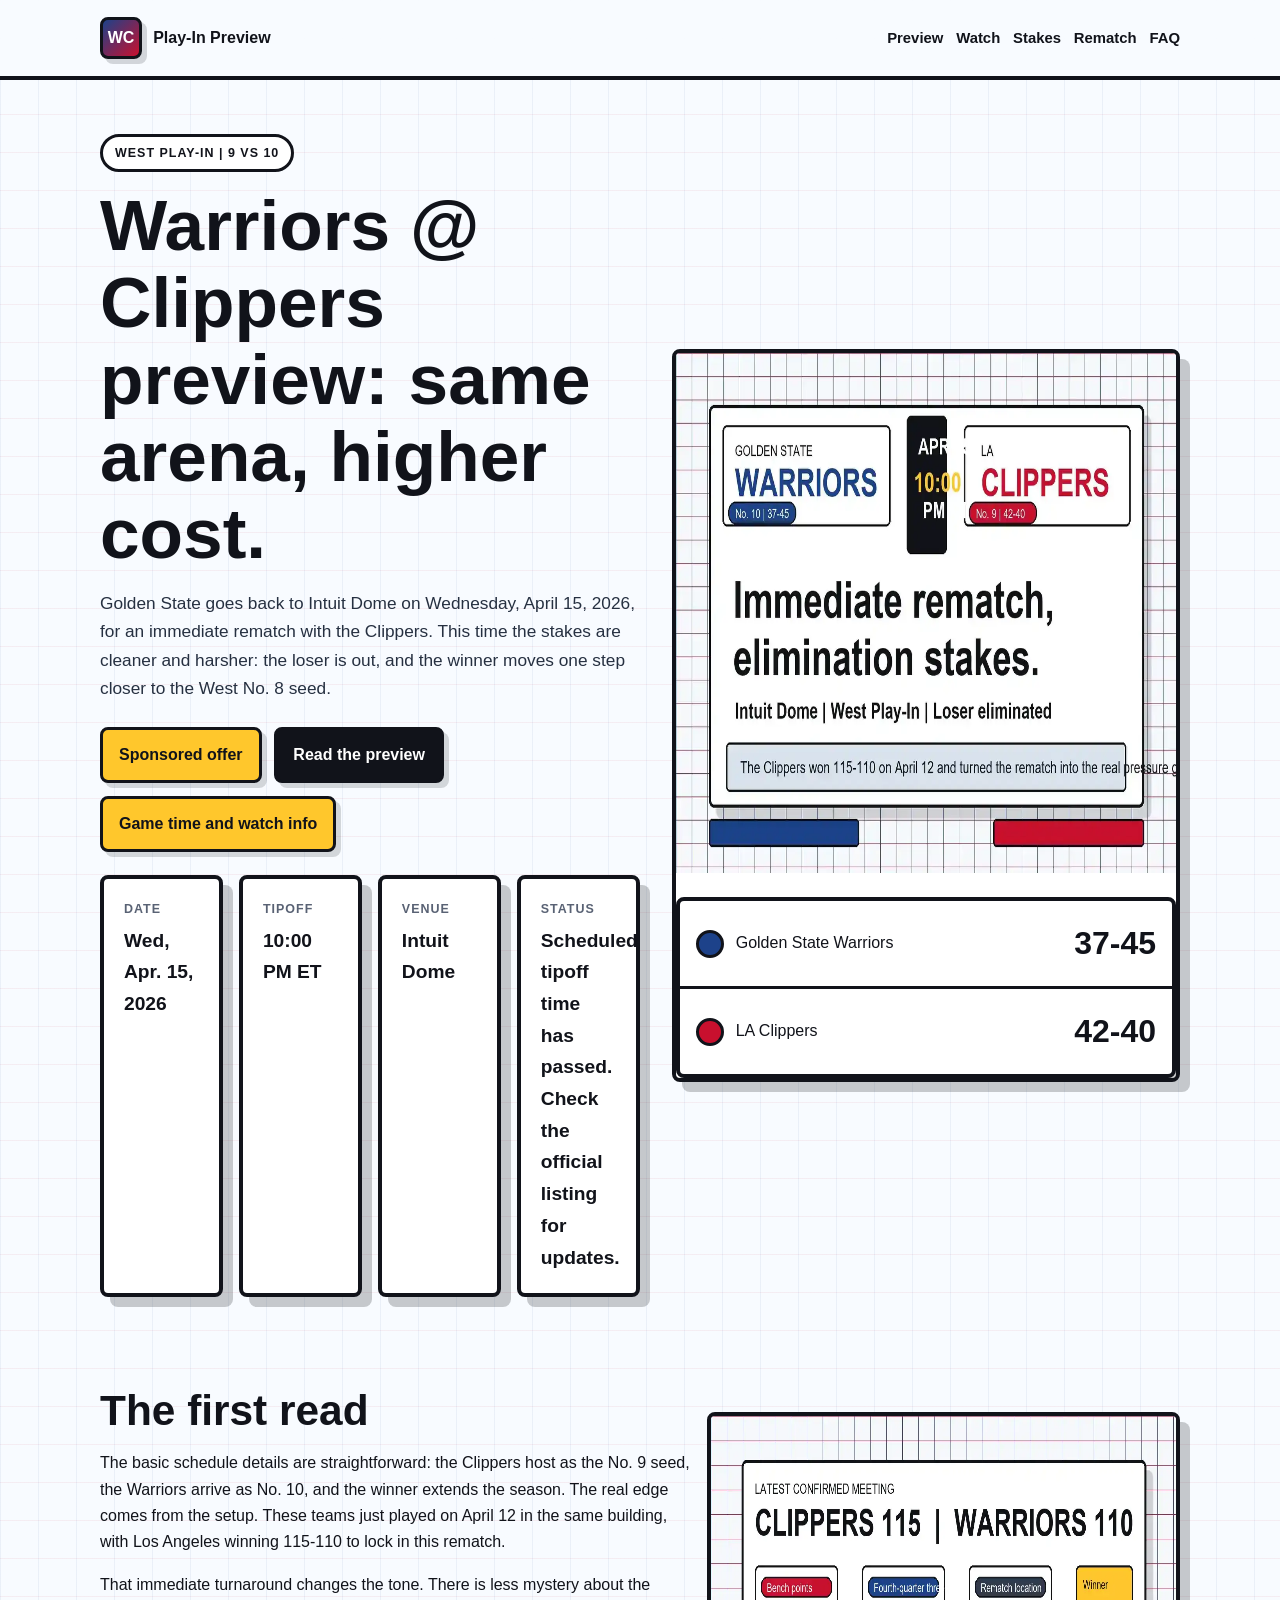
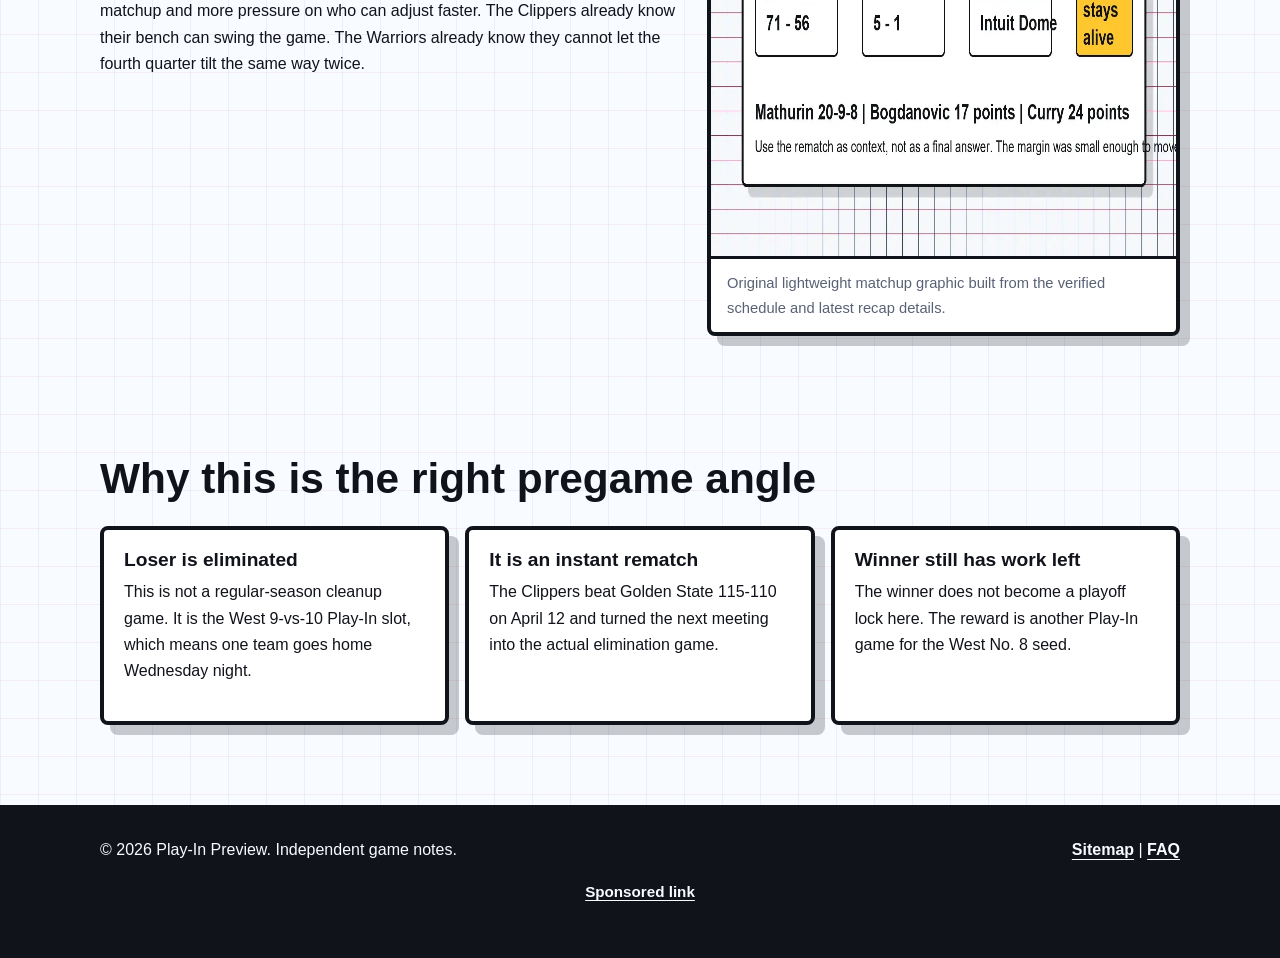
==== index.html @ 8140b7a5 "Add Warriors Clippers Play-In preview site" ====
<!doctype html>
<html lang="en">
  <head>
    <meta charset="utf-8">
    <meta name="viewport" content="width=device-width, initial-scale=1">
    <meta name="google-site-verification" content="zPeMqoo2h3M_oqIertTkiu1rAj5quQBwW_J42bXbuFM">
    <title>Warriors @ Clippers Play-In Preview: April 15, 2026</title>
    <meta name="description" content="Original Golden State Warriors at LA Clippers West Play-In preview with game time, venue, broadcast, elimination stakes, and the rematch angle from April 12.">
    <link rel="canonical" href="https://zeshanalikhan.github.io/warriors-clippers-play-in-preview/">
    <meta property="og:title" content="Warriors @ Clippers Play-In Preview">
    <meta property="og:description" content="Golden State and the Clippers meet again on April 15, 2026, in a West 9-vs-10 Play-In elimination game.">
    <meta property="og:type" content="website">
    <meta property="og:url" content="https://zeshanalikhan.github.io/warriors-clippers-play-in-preview/">
    <meta property="og:image" content="https://zeshanalikhan.github.io/warriors-clippers-play-in-preview/assets/images/warriors-clippers-hero.webp">
    <link rel="stylesheet" href="styles.css">
    <script type="application/ld+json">
      {
        "@context": "https://schema.org",
        "@type": "SportsEvent",
        "name": "Golden State Warriors at LA Clippers",
        "startDate": "2026-04-15T22:00:00-04:00",
        "eventStatus": "https://schema.org/EventScheduled",
        "eventAttendanceMode": "https://schema.org/OfflineEventAttendanceMode",
        "location": {
          "@type": "Place",
          "name": "Intuit Dome",
          "address": {
            "@type": "PostalAddress",
            "addressLocality": "Inglewood",
            "addressRegion": "CA",
            "addressCountry": "US"
          }
        },
        "homeTeam": {
          "@type": "SportsTeam",
          "name": "LA Clippers"
        },
        "awayTeam": {
          "@type": "SportsTeam",
          "name": "Golden State Warriors"
        },
        "sport": "Basketball"
      }
    </script>
  </head>
  <body>
    <a class="skip-link" href="#main">Skip to content</a>
    <header class="site-header">
      <div class="nav-wrap">
        <a class="brand" href="index.html" aria-label="Warriors Clippers Play-In home">
          <span class="brand-mark">WC</span>
          <span>Play-In Preview</span>
        </a>
        <nav class="nav-links" aria-label="Main navigation">
          <a href="pages/game-preview.html">Preview</a>
          <a href="pages/how-to-watch.html">Watch</a>
          <a href="pages/play-in-path.html">Stakes</a>
          <a href="pages/matchup-notes.html">Rematch</a>
          <a href="pages/game-faq.html">FAQ</a>
        </nav>
      </div>
    </header>

    <main id="main">
      <section class="hero">
        <div class="hero-inner">
          <div>
            <span class="eyebrow">West Play-In | 9 vs 10</span>
            <h1>Warriors @ Clippers preview: same arena, higher cost.</h1>
            <p class="lede">Golden State goes back to Intuit Dome on Wednesday, April 15, 2026, for an immediate rematch with the Clippers. This time the stakes are cleaner and harsher: the loser is out, and the winner moves one step closer to the West No. 8 seed.</p>
            <div class="cta-row">
              <a class="button secondary" href="https://www.profitablecpmratenetwork.com/j9f627innq?key=be46e17df9e34aa3b5b8e77e88a34740" rel="nofollow sponsored noopener" target="_blank">Sponsored offer</a>
              <a class="button" href="pages/game-preview.html">Read the preview</a>
              <a class="button secondary" href="pages/how-to-watch.html">Game time and watch info</a>
            </div>
            <div class="meta-grid" aria-label="Game quick facts">
              <div class="fact-card"><span>Date</span><strong>Wed, Apr. 15, 2026</strong></div>
              <div class="fact-card"><span>Tipoff</span><strong>10:00 PM ET</strong></div>
              <div class="fact-card"><span>Venue</span><strong>Intuit Dome</strong></div>
              <div class="fact-card"><span>Status</span><strong data-event-countdown>Checking tipoff window</strong></div>
            </div>
          </div>
          <aside class="hero-card" aria-label="Game matchup card">
            <img src="assets/images/warriors-clippers-hero.webp" width="720" height="520" alt="Illustrated Golden State Warriors at LA Clippers Play-In matchup card">
            <div class="scoreboard">
              <div class="score-row"><span><span class="team-dot gsw"></span>Golden State Warriors</span><strong>37-45</strong></div>
              <div class="score-row"><span><span class="team-dot lac"></span>LA Clippers</span><strong>42-40</strong></div>
            </div>
          </aside>
        </div>
      </section>

      <section class="section">
        <div class="two-col">
          <div>
            <h2>The first read</h2>
            <p>The basic schedule details are straightforward: the Clippers host as the No. 9 seed, the Warriors arrive as No. 10, and the winner extends the season. The real edge comes from the setup. These teams just played on April 12 in the same building, with Los Angeles winning 115-110 to lock in this rematch.</p>
            <p>That immediate turnaround changes the tone. There is less mystery about the matchup and more pressure on who can adjust faster. The Clippers already know their bench can swing the game. The Warriors already know they cannot let the fourth quarter tilt the same way twice.</p>
          </div>
          <figure class="image-frame">
            <img src="assets/images/warriors-clippers-rematch.webp" width="720" height="440" alt="Illustrated rematch board for Warriors at Clippers showing the latest 115 to 110 result and bench scoring gap">
            <figcaption>Original lightweight matchup graphic built from the verified schedule and latest recap details.</figcaption>
          </figure>
        </div>
      </section>

      <section class="section">
        <h2>Why this is the right pregame angle</h2>
        <div class="card-grid">
          <article class="panel">
            <h3>Loser is eliminated</h3>
            <p>This is not a regular-season cleanup game. It is the West 9-vs-10 Play-In slot, which means one team goes home Wednesday night.</p>
          </article>
          <article class="panel">
            <h3>It is an instant rematch</h3>
            <p>The Clippers beat Golden State 115-110 on April 12 and turned the next meeting into the actual elimination game.</p>
          </article>
          <article class="panel">
            <h3>Winner still has work left</h3>
            <p>The winner does not become a playoff lock here. The reward is another Play-In game for the West No. 8 seed.</p>
          </article>
        </div>
      </section>
    </main>

    <footer class="site-footer">
      <div class="footer-inner">
        <p>&copy; <span data-year>2026</span> Play-In Preview. Independent game notes.</p>
        <p><a href="sitemap.xml">Sitemap</a> | <a href="pages/game-faq.html">FAQ</a></p>
      </div>
      <div class="adsterra-link-wrap">
        <a class="adsterra-link" href="https://www.profitablecpmratenetwork.com/j9f627innq?key=be46e17df9e34aa3b5b8e77e88a34740" rel="nofollow sponsored noopener" target="_blank">Sponsored link</a>
      </div>
    </footer>
    <script src="app.js" defer></script>
  </body>
</html>
---- styles.css ----
:root {
  --ink: #11131a;
  --paper: #f8fbff;
  --panel: #ffffff;
  --muted: #596274;
  --line: #11131a;
  --magic: #1d428a;
  --sixers: #c8102e;
  --silver: #d9e2ee;
  --gold: #ffc72c;
  --shadow: 10px 10px 0 rgba(17, 19, 26, 0.22);
  --soft-shadow: 5px 5px 0 rgba(17, 19, 26, 0.16);
}

* {
  box-sizing: border-box;
}

html {
  scroll-behavior: smooth;
}

body {
  margin: 0;
  background:
    linear-gradient(90deg, rgba(29, 66, 138, 0.06) 1px, transparent 1px),
    linear-gradient(180deg, rgba(200, 16, 46, 0.06) 1px, transparent 1px),
    var(--paper);
  background-size: 38px 38px;
  color: var(--ink);
  font-family: Arial, Helvetica, sans-serif;
  line-height: 1.65;
}

img {
  display: block;
  max-width: 100%;
}

a {
  color: var(--magic);
  font-weight: 800;
  text-underline-offset: 0.24em;
}

a:hover {
  color: var(--sixers);
}

.skip-link {
  left: 1rem;
  position: absolute;
  top: -4rem;
  z-index: 50;
}

.skip-link:focus {
  background: var(--gold);
  border: 3px solid var(--line);
  color: var(--ink);
  padding: 0.75rem 1rem;
  top: 1rem;
}

.site-header {
  background: rgba(248, 251, 255, 0.96);
  border-bottom: 4px solid var(--line);
  position: sticky;
  top: 0;
  z-index: 20;
}

.nav-wrap,
.hero-inner,
.section,
.footer-inner {
  margin: 0 auto;
  max-width: 1120px;
  padding: 0 1.25rem;
}

.nav-wrap {
  align-items: center;
  display: flex;
  gap: 1rem;
  justify-content: space-between;
  min-height: 76px;
}

.brand {
  align-items: center;
  color: var(--ink);
  display: inline-flex;
  font-weight: 900;
  gap: 0.7rem;
  text-decoration: none;
}

.brand-mark {
  align-items: center;
  background: linear-gradient(135deg, var(--magic), var(--sixers));
  border: 3px solid var(--line);
  border-radius: 8px;
  box-shadow: var(--soft-shadow);
  color: #fff;
  display: inline-flex;
  height: 42px;
  justify-content: center;
  letter-spacing: 0;
  width: 42px;
}

.nav-links {
  align-items: center;
  display: flex;
  flex-wrap: wrap;
  gap: 0.8rem;
  justify-content: flex-end;
}

.nav-links a {
  color: var(--ink);
  font-size: 0.93rem;
  text-decoration: none;
}

.nav-links a:hover {
  text-decoration: underline;
}

.hero {
  padding: 3.4rem 0 2.7rem;
}

.hero-inner {
  align-items: center;
  display: grid;
  gap: 2rem;
  grid-template-columns: minmax(0, 1.03fr) minmax(280px, 0.97fr);
}

.eyebrow {
  align-items: center;
  background: #fff;
  border: 3px solid var(--line);
  border-radius: 999px;
  color: var(--ink);
  display: inline-flex;
  font-size: 0.78rem;
  font-weight: 900;
  gap: 0.45rem;
  letter-spacing: 0.08em;
  padding: 0.35rem 0.75rem;
  text-transform: uppercase;
}

h1,
h2,
h3 {
  letter-spacing: 0;
  line-height: 1.08;
}

h1 {
  font-size: 4.45rem;
  margin: 1rem 0 1rem;
  max-width: 960px;
}

h2 {
  font-size: 2.65rem;
  margin: 0 0 1rem;
}

h3 {
  font-size: 1.2rem;
  margin: 0 0 0.55rem;
}

p {
  margin: 0 0 1rem;
}

.lede {
  color: #263041;
  font-size: 1.08rem;
  max-width: 760px;
}

.cta-row {
  display: flex;
  flex-wrap: wrap;
  gap: 0.8rem;
  margin: 1.5rem 0 0;
}

.button {
  align-items: center;
  background: var(--ink);
  border: 3px solid var(--line);
  border-radius: 8px;
  box-shadow: var(--soft-shadow);
  color: #fff;
  display: inline-flex;
  font-weight: 900;
  justify-content: center;
  min-height: 46px;
  padding: 0.75rem 1rem;
  text-decoration: none;
}

.button:hover {
  background: var(--sixers);
  color: #fff;
}

.button.secondary {
  background: var(--gold);
  color: var(--ink);
}

.hero-card,
.panel,
.fact-card,
.scoreboard,
.image-frame,
.toc,
.stat-table {
  background: var(--panel);
  border: 4px solid var(--line);
  border-radius: 8px;
  box-shadow: var(--shadow);
}

.hero-card {
  overflow: hidden;
}

.scoreboard {
  margin-top: 1.5rem;
  overflow: hidden;
}

.score-row {
  align-items: center;
  border-top: 3px solid var(--line);
  display: grid;
  gap: 1rem;
  grid-template-columns: 1fr auto;
  padding: 1rem;
}

.score-row:first-child {
  border-top: 0;
}

.score-row strong {
  font-size: 2rem;
}

.team-dot {
  border: 3px solid var(--line);
  border-radius: 999px;
  display: inline-block;
  height: 28px;
  margin-right: 0.75rem;
  vertical-align: middle;
  width: 28px;
}

.team-dot.gsw {
  background: var(--magic);
}

.team-dot.lac {
  background: var(--sixers);
}

.section {
  padding-bottom: 3rem;
  padding-top: 3rem;
}

.section.narrow {
  max-width: 880px;
}

.meta-grid,
.card-grid,
.two-col,
.stat-grid {
  display: grid;
  gap: 1rem;
}

.meta-grid {
  grid-template-columns: repeat(4, minmax(0, 1fr));
  margin-top: 1.4rem;
}

.card-grid {
  grid-template-columns: repeat(3, minmax(0, 1fr));
  margin-top: 1.5rem;
}

.faq-list {
  display: grid;
  gap: 1rem;
  margin-top: 1.5rem;
}

.two-col {
  align-items: start;
  grid-template-columns: minmax(0, 1fr) minmax(300px, 0.8fr);
}

.stat-grid {
  grid-template-columns: repeat(2, minmax(0, 1fr));
}

.fact-card,
.panel,
.toc {
  padding: 1.25rem;
}

.fact-card span {
  color: var(--muted);
  display: block;
  font-size: 0.78rem;
  font-weight: 900;
  letter-spacing: 0.08em;
  margin-bottom: 0.35rem;
  text-transform: uppercase;
}

.fact-card strong {
  font-size: 1.2rem;
}

.callout {
  background: #eef5ff;
  border: 4px solid var(--line);
  border-radius: 8px;
  box-shadow: var(--soft-shadow);
  margin: 1.5rem 0;
  padding: 1.25rem;
}

.image-frame {
  margin: 1.5rem 0;
  overflow: hidden;
}

.image-frame figcaption {
  border-top: 3px solid var(--line);
  color: var(--muted);
  font-size: 0.92rem;
  padding: 0.75rem 1rem;
}

.stat-table {
  margin: 1.5rem 0;
  overflow: hidden;
  width: 100%;
}

.table-row {
  border-bottom: 3px solid var(--line);
  display: grid;
  gap: 0.9rem;
  grid-template-columns: minmax(130px, 180px) 1fr;
  padding: 0.85rem 1rem;
}

.table-row:last-child {
  border-bottom: 0;
}

.stat-table th,
.stat-table td {
  border-bottom: 3px solid var(--line);
  padding: 0.85rem;
  text-align: left;
}

.stat-table tr:last-child td {
  border-bottom: 0;
}

.stat-table th {
  background: var(--ink);
  color: #fff;
}

.clean-list {
  margin: 0;
  padding-left: 1.1rem;
}

.clean-list li {
  margin-bottom: 0.65rem;
}

.site-footer {
  background: var(--ink);
  color: #f8fbff;
  margin-top: 2rem;
  padding: 2rem 0;
}

.site-footer a {
  color: #f8fbff;
}

.footer-inner {
  align-items: center;
  display: flex;
  flex-wrap: wrap;
  gap: 1rem;
  justify-content: space-between;
}

@media (max-width: 820px) {
  .nav-wrap,
  .footer-inner {
    align-items: flex-start;
    flex-direction: column;
  }

  .hero-inner,
  .two-col,
  .card-grid,
  .meta-grid,
  .stat-grid {
    grid-template-columns: 1fr;
  }

  .table-row {
    grid-template-columns: 1fr;
  }

  h1 {
    font-size: 2.48rem;
  }

  h2 {
    font-size: 1.85rem;
  }

  .hero {
    padding-top: 2rem;
  }
}
.adsterra-link-wrap {
  padding: 0 0 1.25rem;
  text-align: center;
}

.adsterra-link {
  color: inherit;
  font-size: 0.95rem;
  font-weight: 700;
  text-decoration: underline;
  text-underline-offset: 0.18em;
}
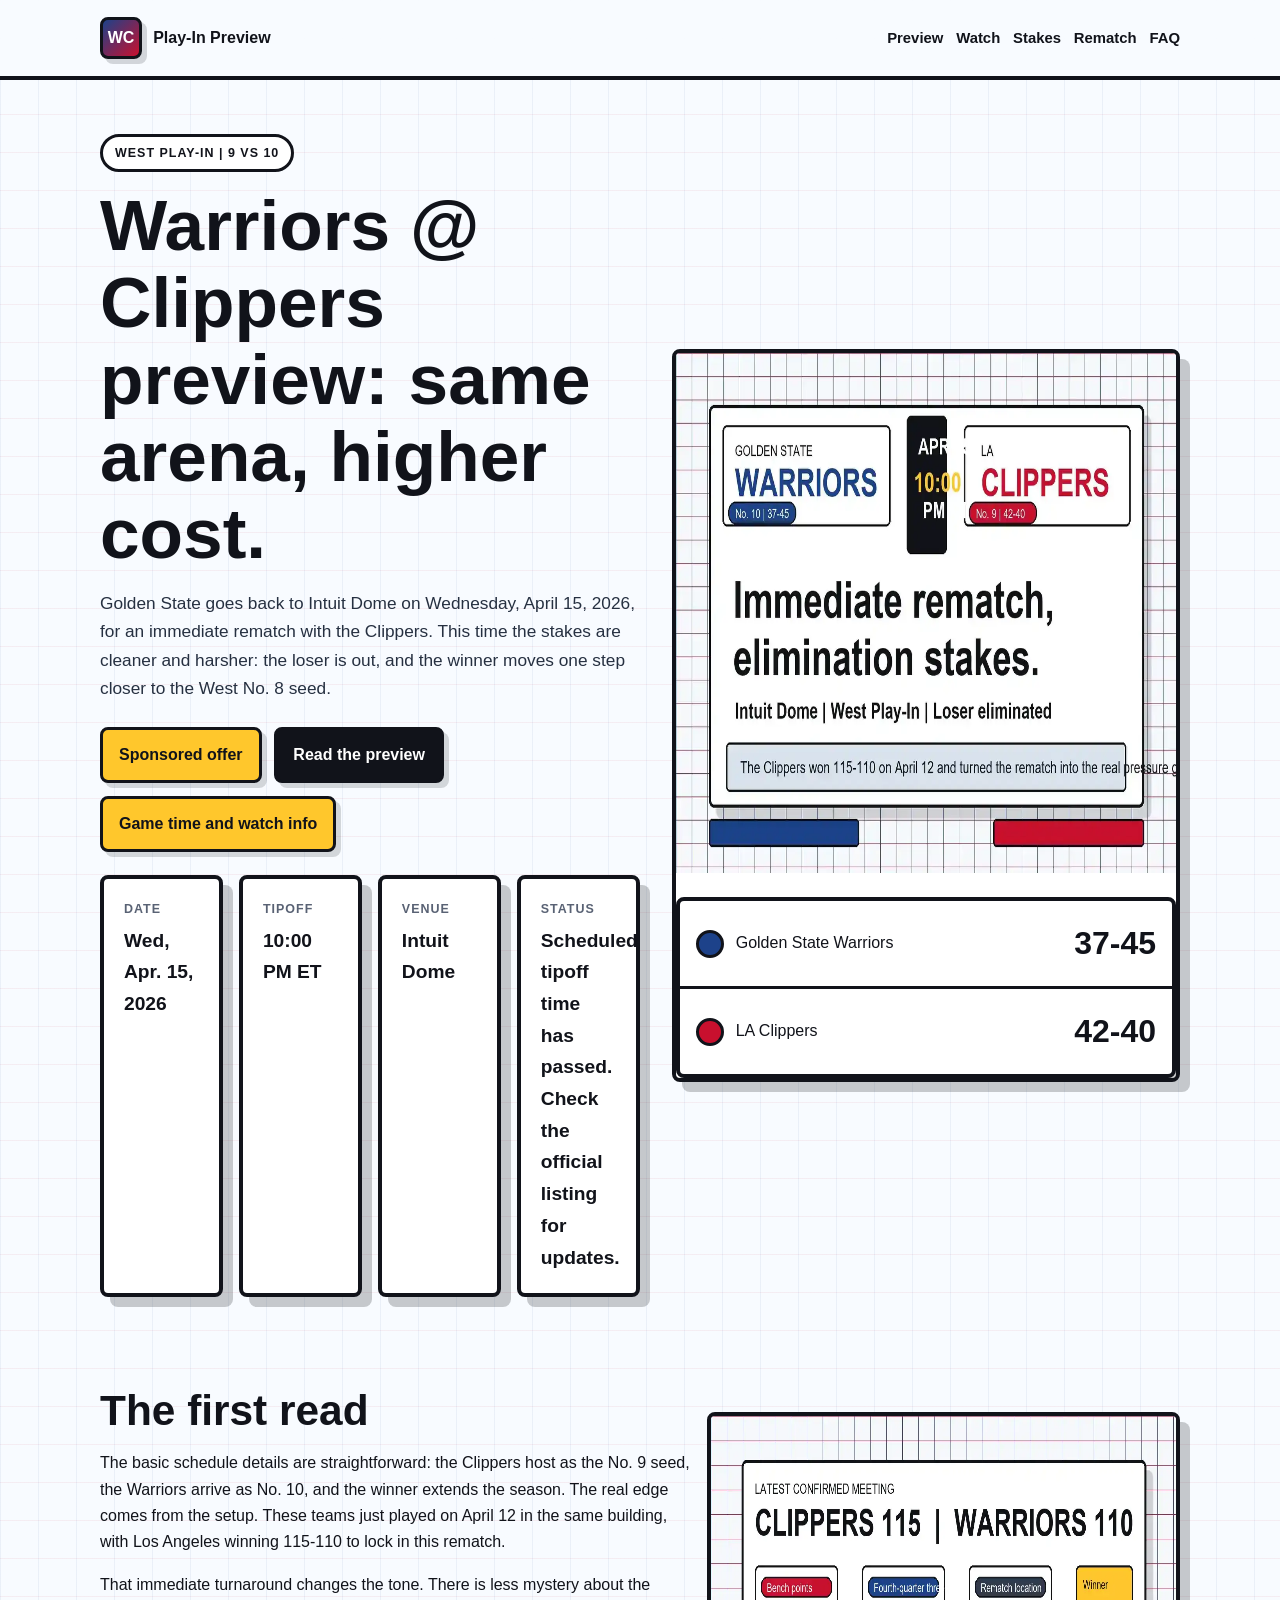
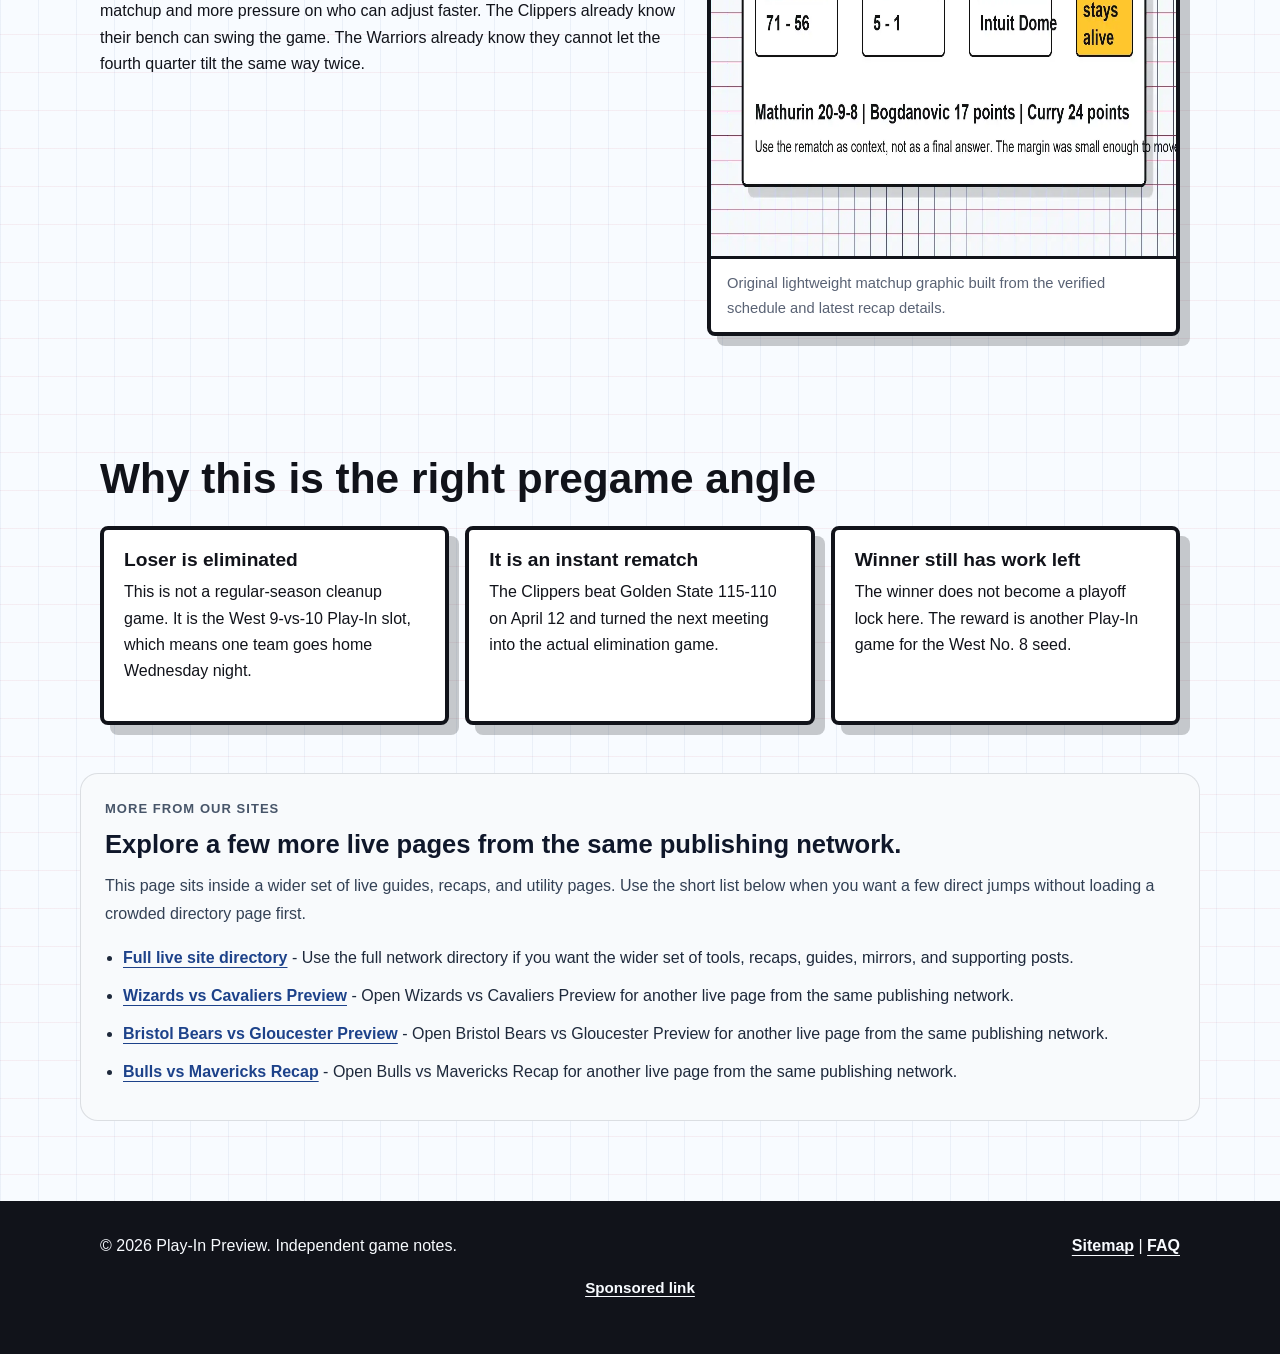
==== commit 22523767: "Add owned network links" ====
--- a/index.html
+++ b/index.html
@@ -121,6 +121,24 @@
           </article>
         </div>
       </section>
+
+      <!-- NETWORK_LINKS_START -->
+      <section data-network-links="true" aria-labelledby="network-links-heading" style="padding:0 0 48px;">
+        <div style="width:min(1120px, calc(100% - 32px)); margin:0 auto;">
+          <div style="border:1px solid rgba(15, 23, 42, 0.12); background:#f8fafc; border-radius:18px; padding:24px;">
+            <p style="margin:0 0 10px; font-size:13px; font-weight:800; letter-spacing:0.08em; text-transform:uppercase; color:#475569;">More from our sites</p>
+            <h2 id="network-links-heading" style="margin:0 0 12px; font-size:clamp(1.5rem, 2vw, 1.9rem); line-height:1.2; color:#0f172a;">Explore a few more live pages from the same publishing network.</h2>
+            <p style="margin:0 0 16px; color:#334155; line-height:1.75;">This page sits inside a wider set of live guides, recaps, and utility pages. Use the short list below when you want a few direct jumps without loading a crowded directory page first.</p>
+            <ul style="margin:0; padding-left:18px; color:#1e293b; line-height:1.75;">
+          <li style="margin:0 0 10px;"><a href="https://zeshanalikhan.github.io/creator-app-hub-site/pages/site-directory.html">Full live site directory</a> - Use the full network directory if you want the wider set of tools, recaps, guides, mirrors, and supporting posts.</li>
+          <li style="margin:0 0 10px;"><a href="https://zeshanalikhan.github.io/wizards-cavaliers-preview/">Wizards vs Cavaliers Preview</a> - Open Wizards vs Cavaliers Preview for another live page from the same publishing network.</li>
+          <li style="margin:0 0 10px;"><a href="https://zeshanalikhan.github.io/bristol-gloucester-prem-preview/">Bristol Bears vs Gloucester Preview</a> - Open Bristol Bears vs Gloucester Preview for another live page from the same publishing network.</li>
+          <li style="margin:0 0 10px;"><a href="https://zeshanalikhan.github.io/bulls-mavericks-recap/">Bulls vs Mavericks Recap</a> - Open Bulls vs Mavericks Recap for another live page from the same publishing network.</li>
+            </ul>
+          </div>
+        </div>
+      </section>
+      <!-- NETWORK_LINKS_END -->
     </main>
 
     <footer class="site-footer">
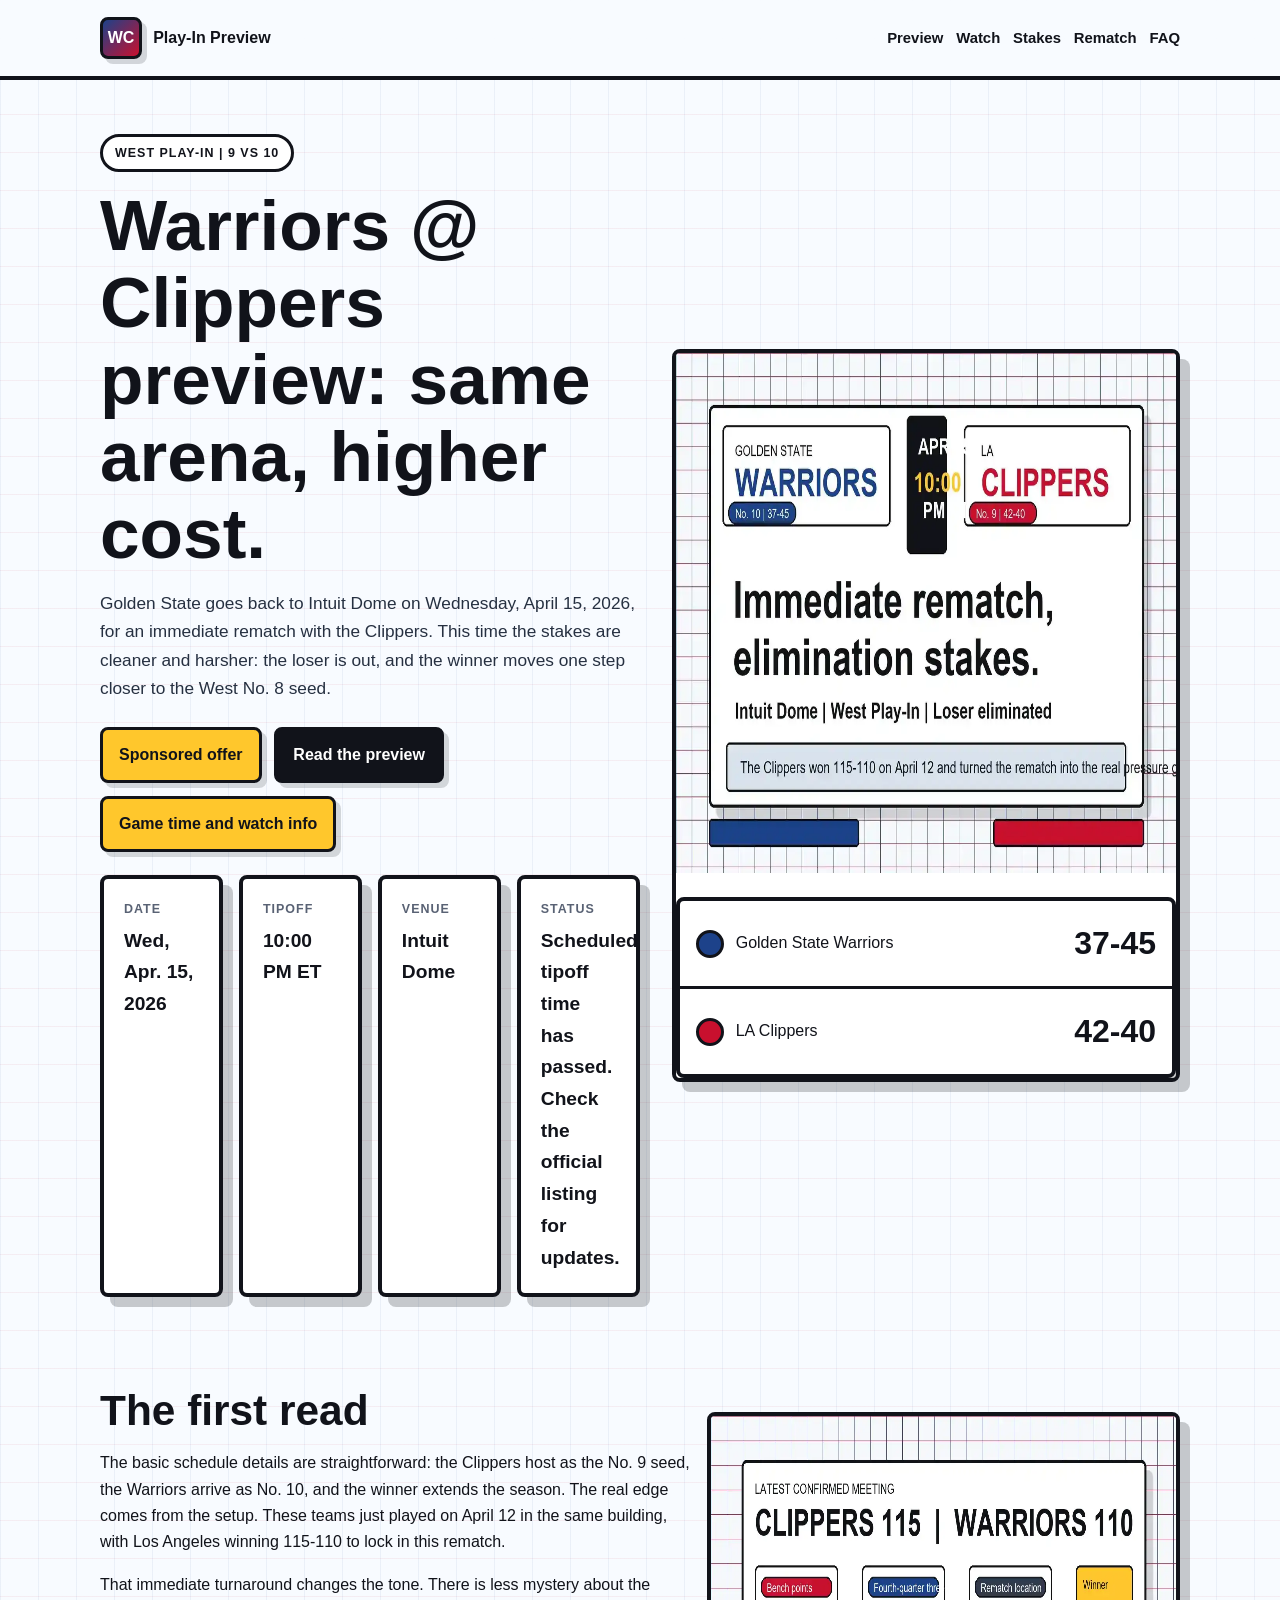
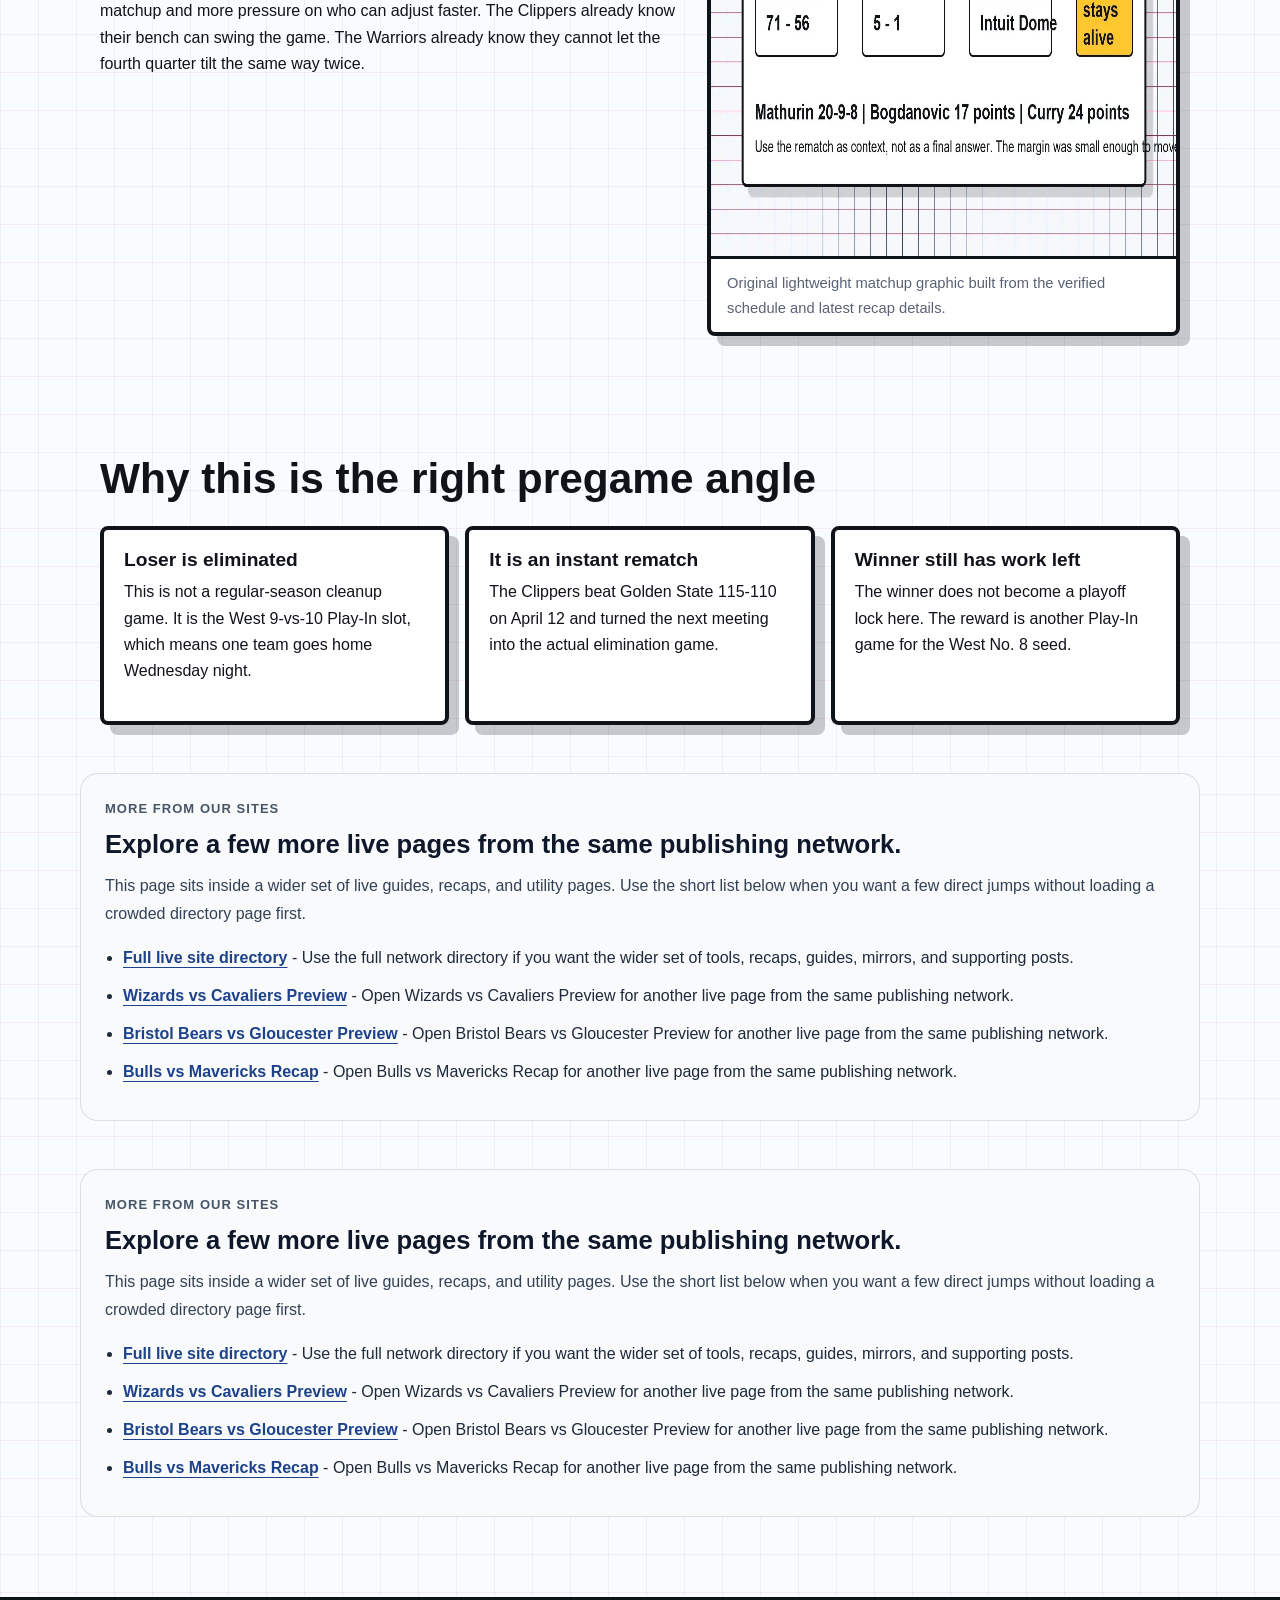
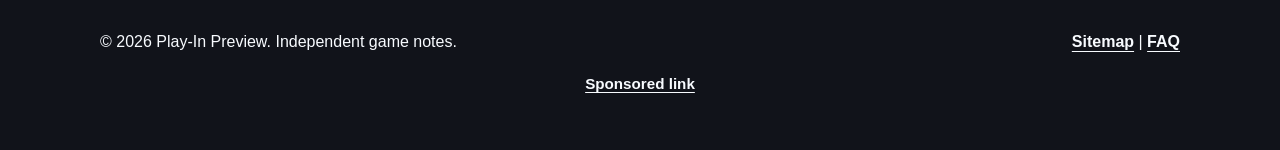
==== commit 27a8235b: "Add owned network links" ====
--- a/index.html
+++ b/index.html
@@ -139,6 +139,24 @@
         </div>
       </section>
       <!-- NETWORK_LINKS_END -->
+    
+      <!-- NETWORK_LINKS_START -->
+      <section data-network-links="true" aria-labelledby="network-links-heading" style="padding:0 0 48px;">
+        <div style="width:min(1120px, calc(100% - 32px)); margin:0 auto;">
+          <div style="border:1px solid rgba(15, 23, 42, 0.12); background:#f8fafc; border-radius:18px; padding:24px;">
+            <p style="margin:0 0 10px; font-size:13px; font-weight:800; letter-spacing:0.08em; text-transform:uppercase; color:#475569;">More from our sites</p>
+            <h2 id="network-links-heading" style="margin:0 0 12px; font-size:clamp(1.5rem, 2vw, 1.9rem); line-height:1.2; color:#0f172a;">Explore a few more live pages from the same publishing network.</h2>
+            <p style="margin:0 0 16px; color:#334155; line-height:1.75;">This page sits inside a wider set of live guides, recaps, and utility pages. Use the short list below when you want a few direct jumps without loading a crowded directory page first.</p>
+            <ul style="margin:0; padding-left:18px; color:#1e293b; line-height:1.75;">
+          <li style="margin:0 0 10px;"><a href="https://zeshanalikhan.github.io/creator-app-hub-site/pages/site-directory.html">Full live site directory</a> - Use the full network directory if you want the wider set of tools, recaps, guides, mirrors, and supporting posts.</li>
+          <li style="margin:0 0 10px;"><a href="https://zeshanalikhan.github.io/wizards-cavaliers-preview/">Wizards vs Cavaliers Preview</a> - Open Wizards vs Cavaliers Preview for another live page from the same publishing network.</li>
+          <li style="margin:0 0 10px;"><a href="https://zeshanalikhan.github.io/bristol-gloucester-prem-preview/">Bristol Bears vs Gloucester Preview</a> - Open Bristol Bears vs Gloucester Preview for another live page from the same publishing network.</li>
+          <li style="margin:0 0 10px;"><a href="https://zeshanalikhan.github.io/bulls-mavericks-recap/">Bulls vs Mavericks Recap</a> - Open Bulls vs Mavericks Recap for another live page from the same publishing network.</li>
+            </ul>
+          </div>
+        </div>
+      </section>
+      <!-- NETWORK_LINKS_END -->
     </main>
 
     <footer class="site-footer">
